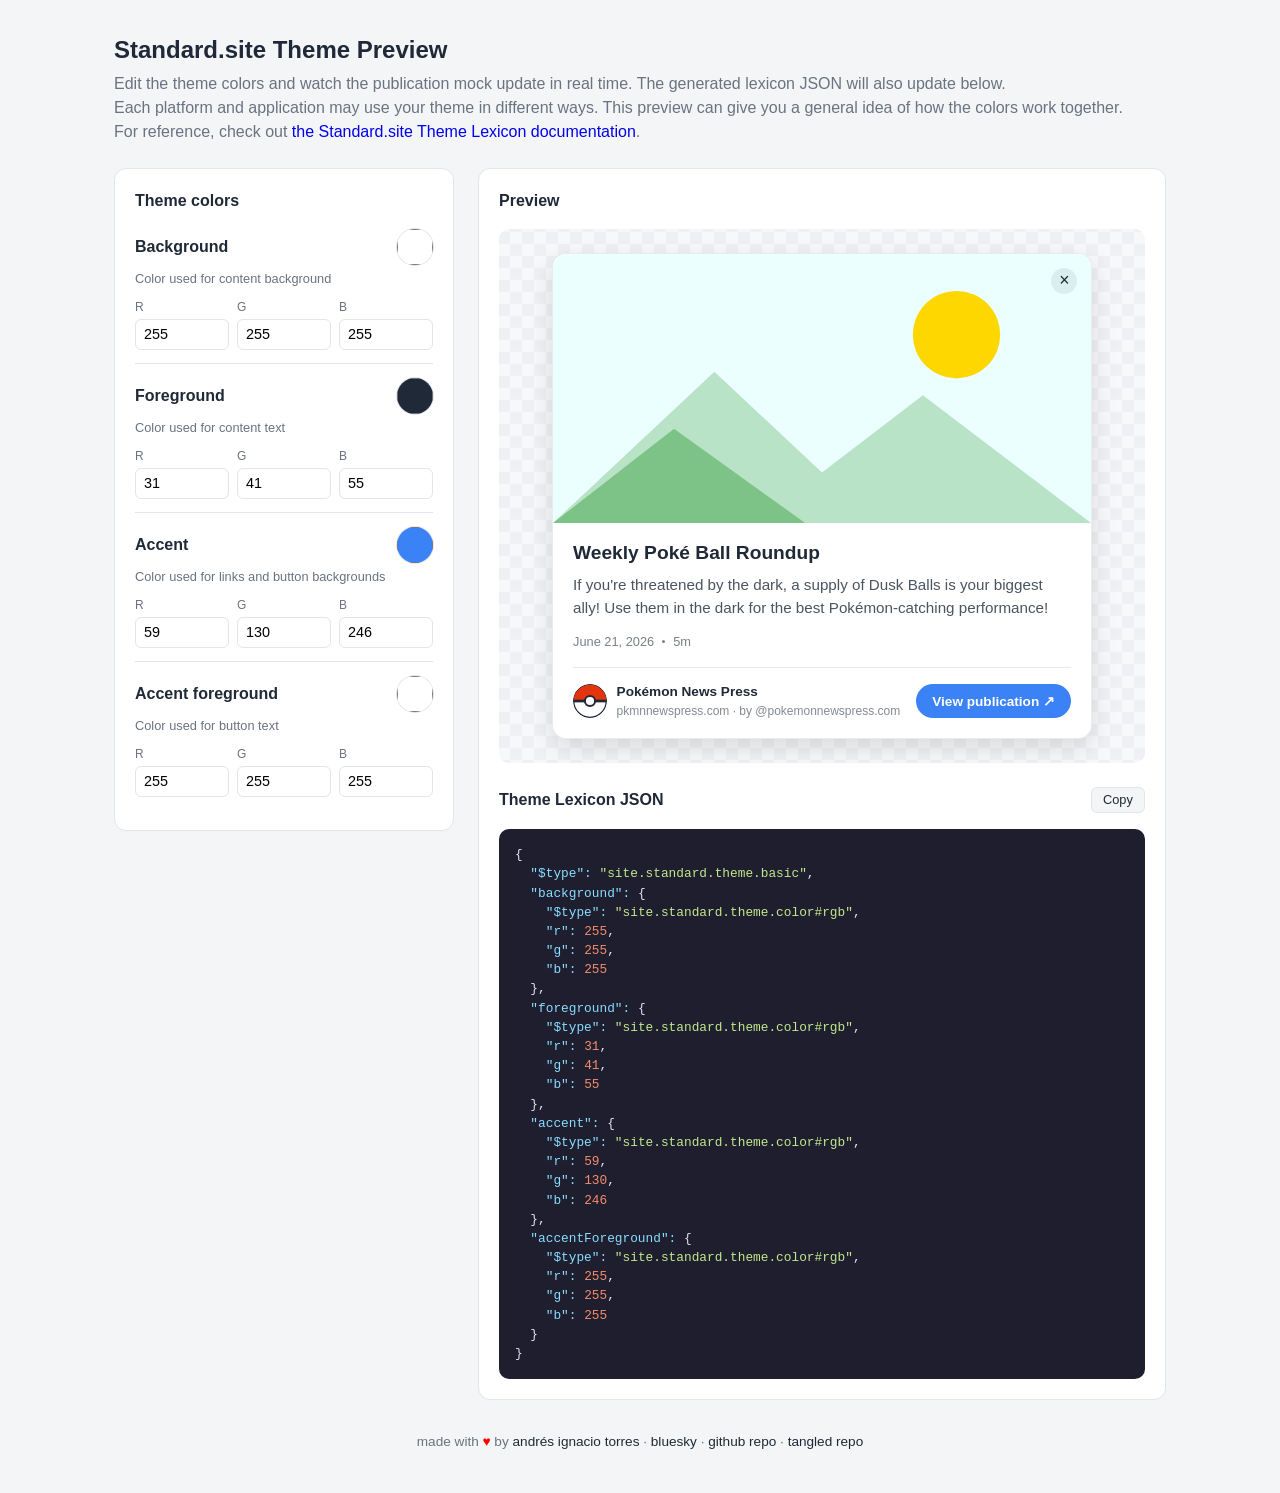
==== index.html @ 33a2110e "feat: implement preview and color theme helper" ====
<!DOCTYPE html>
<html lang="en">
<head>
  <meta charset="UTF-8" />
  <meta name="viewport" content="width=device-width, initial-scale=1.0" />
  <title>Standard.site Theme Preview</title>
  <link rel="icon" href="data:image/svg+xml,<svg xmlns=%22http://www.w3.org/2000/svg%22 viewBox=%220 0 100 100%22><text y=%22.9em%22 font-size=%2290%22>🎨</text></svg>">
  <link rel="stylesheet" href="styles.css" />

  <!-- Meta tags -->
  <meta name="title" content="Standard.site Theme Preview" />
  <meta name="description" content="A small web application to preview Standard.site publication themes with live updates and JSON output." />
  <meta name="author" content="andrés ignacio torres" />
  <meta property="og:title" content="Standard.site Theme Preview" />
  <meta property="og:description" content="A small web application to preview Standard.site publication themes with live updates and JSON output." />
  <meta property="og:url" content="https://themepreview.aitorres.com" />
  <meta property="og:type" content="website" />
</head>
<body>
  <header class="app-header">
    <h1>Standard.site Theme Preview</h1>
    <p>
      Edit the theme colors and watch the publication mock update in real time. The generated lexicon JSON will also update below.
    </p>
    <p>
      Each platform and application may use your theme in different ways. This preview can give you a general idea of how the colors work together.
    </p>
    <p>
      For reference, check out <a href="https://standard.site/docs/lexicons/theme/" target="_blank" rel="noopener">the Standard.site Theme Lexicon documentation</a>.
    </p>
  </header>

  <main class="layout">
    <section class="panel" aria-label="Theme controls">
      <h2>Theme colors</h2>

      <div class="color-field" data-role="background">
        <div class="color-field-header">
          <label>Background</label>
          <input type="color" class="hex-input" aria-label="Background hex color" />
        </div>
        <p>Color used for content background</p>
        <div class="rgb-inputs">
          <label>R<input type="number" class="rgb-input" data-channel="r" min="0" max="255" /></label>
          <label>G<input type="number" class="rgb-input" data-channel="g" min="0" max="255" /></label>
          <label>B<input type="number" class="rgb-input" data-channel="b" min="0" max="255" /></label>
        </div>
      </div>

      <div class="color-field" data-role="foreground">
        <div class="color-field-header">
          <label>Foreground</label>
          <input type="color" class="hex-input" aria-label="Foreground hex color" />
        </div>
        <p>Color used for content text</p>
        <div class="rgb-inputs">
          <label>R<input type="number" class="rgb-input" data-channel="r" min="0" max="255" /></label>
          <label>G<input type="number" class="rgb-input" data-channel="g" min="0" max="255" /></label>
          <label>B<input type="number" class="rgb-input" data-channel="b" min="0" max="255" /></label>
        </div>
      </div>

      <div class="color-field" data-role="accent">
        <div class="color-field-header">
          <label>Accent</label>
          <input type="color" class="hex-input" aria-label="Accent hex color" />
        </div>
        <p>Color used for links and button backgrounds</p>
        <div class="rgb-inputs">
          <label>R<input type="number" class="rgb-input" data-channel="r" min="0" max="255" /></label>
          <label>G<input type="number" class="rgb-input" data-channel="g" min="0" max="255" /></label>
          <label>B<input type="number" class="rgb-input" data-channel="b" min="0" max="255" /></label>
        </div>
      </div>

      <div class="color-field" data-role="accentForeground">
        <div class="color-field-header">
          <label>Accent foreground</label>
          <input type="color" class="hex-input" aria-label="Accent foreground hex color" />
        </div>
        <p>Color used for button text</p>
        <div class="rgb-inputs">
          <label>R<input type="number" class="rgb-input" data-channel="r" min="0" max="255" /></label>
          <label>G<input type="number" class="rgb-input" data-channel="g" min="0" max="255" /></label>
          <label>B<input type="number" class="rgb-input" data-channel="b" min="0" max="255" /></label>
        </div>
      </div>
    </section>

    <section class="panel" aria-label="Live preview">
      <h2>Preview</h2>

      <div class="preview-stage">
        <article class="pub-card" id="preview-card">
          <button class="pub-card-close" type="button" aria-label="Dismiss">&times;</button>
          <div class="pub-card-image" aria-hidden="true">
            <svg viewBox="0 0 320 160" xmlns="http://www.w3.org/2000/svg" preserveAspectRatio="xMidYMid slice">
              <rect width="320" height="160" fill="color-mix(in srgb, cyan 8%, var(--bg))" />
              <circle cx="240" cy="48" r="26" fill="gold" />
              <path d="M0 160 L96 70 L160 130 L220 84 L320 160 Z" fill="color-mix(in srgb, green 22%, transparent)" />
              <path d="M0 160 L72 104 L150 160 Z" fill="color-mix(in srgb, green 32%, transparent)" />
            </svg>
          </div>
          <h3>Weekly Poké Ball Roundup</h3>
          <p class="pub-card-desc">
            If you're threatened by the dark, a supply of Dusk Balls is your biggest ally!
            Use them in the dark for the best Pokémon-catching performance!
          </p>
          <p class="pub-card-meta">
            <span>June 21, 2026</span>
            <span class="pub-card-dot" aria-hidden="true"></span>
            <span>5m</span>
          </p>
          <div class="pub-card-footer">
            <div class="pub-card-author">
              <span class="pub-card-avatar" aria-hidden="true">
                <svg viewBox="0 0 100 100" xmlns="http://www.w3.org/2000/svg">
                  <circle cx="50" cy="50" r="48" fill="#fff" stroke="#1f2937" stroke-width="4" />
                  <path d="M2 50 A48 48 0 0 1 98 50 Z" fill="#e3350d" />
                  <rect x="2" y="46" width="96" height="8" fill="#1f2937" />
                  <circle cx="50" cy="50" r="15" fill="#fff" stroke="#1f2937" stroke-width="6" />
                </svg>
              </span>
              <span class="pub-card-author-text">
                <span class="pub-card-author-name">Pokémon News Press</span>
                <span class="pub-card-author-sub">pkmnnewspress.com · by @pokemonnewspress.com</span>
              </span>
            </div>
            <button class="pub-card-view-button" type="button">View publication &nearr;</button>
          </div>
        </article>
      </div>

      <h2 class="json-heading">
        Theme Lexicon JSON
        <button class="copy-btn" id="copy-btn" type="button">Copy</button>
      </h2>
      <pre class="json-output" id="json-output"></pre>
    </section>
  </main>

  <footer class="app-footer">
    made with <span class="heart">&hearts;</span> by
    <a href="https://aitorres.com" title="andrés ignacio torres website">andrés ignacio torres</a>
    &middot;
    <a href="https://bsky.app/profile/andresitorresm.com" title="Bluesky profile">bluesky</a>
    &middot;
    <a href="https://github.com/andresitorresm/standard-site-theme-preview" title="GitHub repository">github repo</a>
    &middot;
    <a href="https://tangled.org/andresitorresm.com/standard-site-theme-preview" title="Tangled repository">tangled repo</a>
  </footer>

  <script src="app.js"></script>
</body>
</html>
---- styles.css ----
:root {
  --bg: #ffffff;
  --fg: #1f2937;
  --accent: #3b82f6;
  --accent-fg: #ffffff;

  --ui-bg: #f4f5f7;
  --ui-panel: #ffffff;
  --ui-border: #e2e5ea;
  --ui-text: #1f2937;
  --ui-muted: #6b7280;
}

* {
  box-sizing: border-box;
}

* a {
  text-decoration: none;
}

body {
  margin: 0;
  font-family: Helvetica, Verdana, Arial, sans-serif;
  background: var(--ui-bg);
  color: var(--ui-text);
  line-height: 1.5;
}

.app-header {
  max-width: 1100px;
  margin: 0 auto;
  padding: 2rem clamp(1rem, 4vw, 1.5rem) 0;
}

.app-header h1 {
  margin: 0 0 0.25rem;
  font-size: 1.5rem;
}

.app-header p {
  margin: 0;
  color: var(--ui-muted);
}

.layout {
  max-width: 1100px;
  margin: 0 auto;
  padding: clamp(1rem, 4vw, 1.5rem);
  display: grid;
  grid-template-columns: minmax(260px, 340px) 1fr;
  gap: clamp(1rem, 3vw, 1.5rem);
  align-items: start;
}

.panel {
  background: var(--ui-panel);
  border: 1px solid var(--ui-border);
  border-radius: 12px;
  padding: 1.25rem;
}

.panel h2 {
  margin: 0 0 1rem;
  font-size: 1rem;
}

.heart {
  color: red;
}

/* Controls */
.color-field {
  padding: 0.85rem 0;
  border-top: 1px solid var(--ui-border);
}

.color-field:first-of-type {
  border-top: none;
  padding-top: 0;
}

.color-field-header {
  display: flex;
  align-items: center;
  justify-content: space-between;
  gap: 0.75rem;
}

.color-field-header label {
  font-weight: 600;
}

.color-field-header input[type="color"] {
  width: 36px;
  height: 36px;
  padding: 0;
  border: none;
  border-radius: 50%;
  overflow: hidden;
  background: none;
  cursor: pointer;
  box-shadow: 0 0 0 1px var(--ui-border);
}

.color-field-header input[type="color"]::-webkit-color-swatch-wrapper {
  padding: 0;
}

.color-field-header input[type="color"]::-webkit-color-swatch,
.color-field-header input[type="color"]::-moz-color-swatch {
  border: none;
  border-radius: 50%;
}

.color-field p {
  margin: 0.25rem 0 0.6rem;
  font-size: 0.8rem;
  color: var(--ui-muted);
}

.rgb-inputs {
  display: grid;
  grid-template-columns: repeat(3, 1fr);
  gap: 0.5rem;
}

.rgb-inputs label {
  display: flex;
  flex-direction: column;
  min-width: 0;
  font-size: 0.75rem;
  color: var(--ui-muted);
  gap: 0.2rem;
}

.rgb-inputs input {
  width: 100%;
  padding: 0.4rem 0.5rem;
  border: 1px solid var(--ui-border);
  border-radius: 6px;
  font-size: 0.9rem;
}

/* Preview column */
.preview-stage {
  display: flex;
  justify-content: center;
  padding: clamp(0.75rem, 4vw, 1.5rem);
  background: repeating-conic-gradient(#eef0f3 0% 25%, #f7f8fa 0% 50%) 50% / 24px
    24px;
  border-radius: 10px;
}

/* Publication card */
.pub-card {
  position: relative;
  width: 100%;
  max-width: 540px;
  background: var(--bg);
  color: var(--fg);
  border: 1px solid rgba(0, 0, 0, 0.08);
  border-radius: 14px;
  padding: 1.1rem 1.25rem;
  box-shadow: 0 8px 24px rgba(0, 0, 0, 0.12);
}

.pub-card-close {
  position: absolute;
  top: 0.85rem;
  right: 0.85rem;
  width: 26px;
  height: 26px;
  border: none;
  border-radius: 50%;
  background: color-mix(in srgb, var(--fg) 8%, transparent);
  color: var(--fg);
  font-size: 1.1rem;
  line-height: 1;
  cursor: pointer;
}

.pub-card-image {
  margin: -1.1rem -1.25rem 1rem;
  border-radius: 14px 14px 0 0;
  overflow: hidden;
  background: var(--bg);
  color: var(--fg);
}

.pub-card-image svg {
  display: block;
  width: 100%;
  height: auto;
}

.pub-card h3 {
  margin: 0 1.5rem 0.4rem 0;
  font-size: 1.2rem;
}

.pub-card-desc {
  margin: 0 0 0.75rem;
  font-size: 0.95rem;
  color: color-mix(in srgb, var(--fg) 80%, transparent);
}

.pub-card-meta {
  display: flex;
  align-items: center;
  gap: 0.5rem;
  margin: 0 0 1rem;
  font-size: 0.8rem;
  color: color-mix(in srgb, var(--fg) 60%, transparent);
}

.pub-card-dot {
  width: 3px;
  height: 3px;
  border-radius: 50%;
  background: currentColor;
}

.pub-card-footer {
  display: flex;
  align-items: center;
  justify-content: space-between;
  gap: 0.75rem;
  border-top: 1px solid color-mix(in srgb, var(--fg) 10%, transparent);
  padding-top: 0.85rem;
}

.pub-card-author {
  display: flex;
  align-items: center;
  gap: 0.6rem;
  min-width: 0;
}

.pub-card-avatar {
  flex: none;
  width: 34px;
  height: 34px;
  border-radius: 50%;
  overflow: hidden;
}

.pub-card-avatar svg {
  display: block;
  width: 100%;
  height: 100%;
}

.pub-card-author-text {
  display: flex;
  flex-direction: column;
  min-width: 0;
}

.pub-card-author-name {
  font-size: 0.85rem;
  font-weight: 600;
  white-space: nowrap;
  overflow: hidden;
  text-overflow: ellipsis;
}

.pub-card-author-sub {
  font-size: 0.75rem;
  color: color-mix(in srgb, var(--fg) 55%, transparent);
  white-space: nowrap;
  overflow: hidden;
  text-overflow: ellipsis;
}

.pub-card-view-button {
  flex: none;
  border: none;
  border-radius: 999px;
  padding: 0.55rem 1rem;
  background: var(--accent);
  color: var(--accent-fg);
  font-size: 0.85rem;
  font-weight: 600;
  cursor: pointer;
}

/* JSON output */
.json-heading {
  display: flex;
  align-items: center;
  justify-content: space-between;
  margin-top: 1.5rem !important;
}

.copy-btn {
  border: 1px solid var(--ui-border);
  background: var(--ui-bg);
  color: var(--ui-text);
  border-radius: 6px;
  padding: 0.3rem 0.7rem;
  font-size: 0.8rem;
  cursor: pointer;
}

.copy-btn.is-copied {
  background: #def7e5;
  border-color: #9ae0b1;
  color: #1f7a3d;
}

.json-output {
  margin: 0;
  padding: 1rem;
  background: #1e1e2e;
  color: #e6e6f0;
  border-radius: 10px;
  font-size: 0.8rem;
  overflow: auto;
}

.json-output .tok-key {
  color: #89ddff;
}

.json-output .tok-str {
  color: #c3e88d;
}

.json-output .tok-num {
  color: #f78c6c;
}

.json-output .tok-bool {
  color: #c792ea;
}

.json-output .tok-null {
  color: #ff5370;
}

.app-footer {
  max-width: 1100px;
  margin: 0 auto;
  padding: 0.5rem clamp(1rem, 4vw, 1.5rem) 2.5rem;
  text-align: center;
  font-size: 0.85rem;
  color: var(--ui-muted);
}

.app-footer a {
  color: var(--ui-text);
}

/* Responsiveness */
@media (max-width: 720px) {
  .layout {
    grid-template-columns: 1fr;
  }

  .app-header h1 {
    font-size: 1.3rem;
  }
}

@media (max-width: 420px) {
  .pub-card-footer {
    flex-direction: column;
    align-items: stretch;
    gap: 0.85rem;
  }

  .pub-card-view-button {
    width: 100%;
    text-align: center;
  }
}
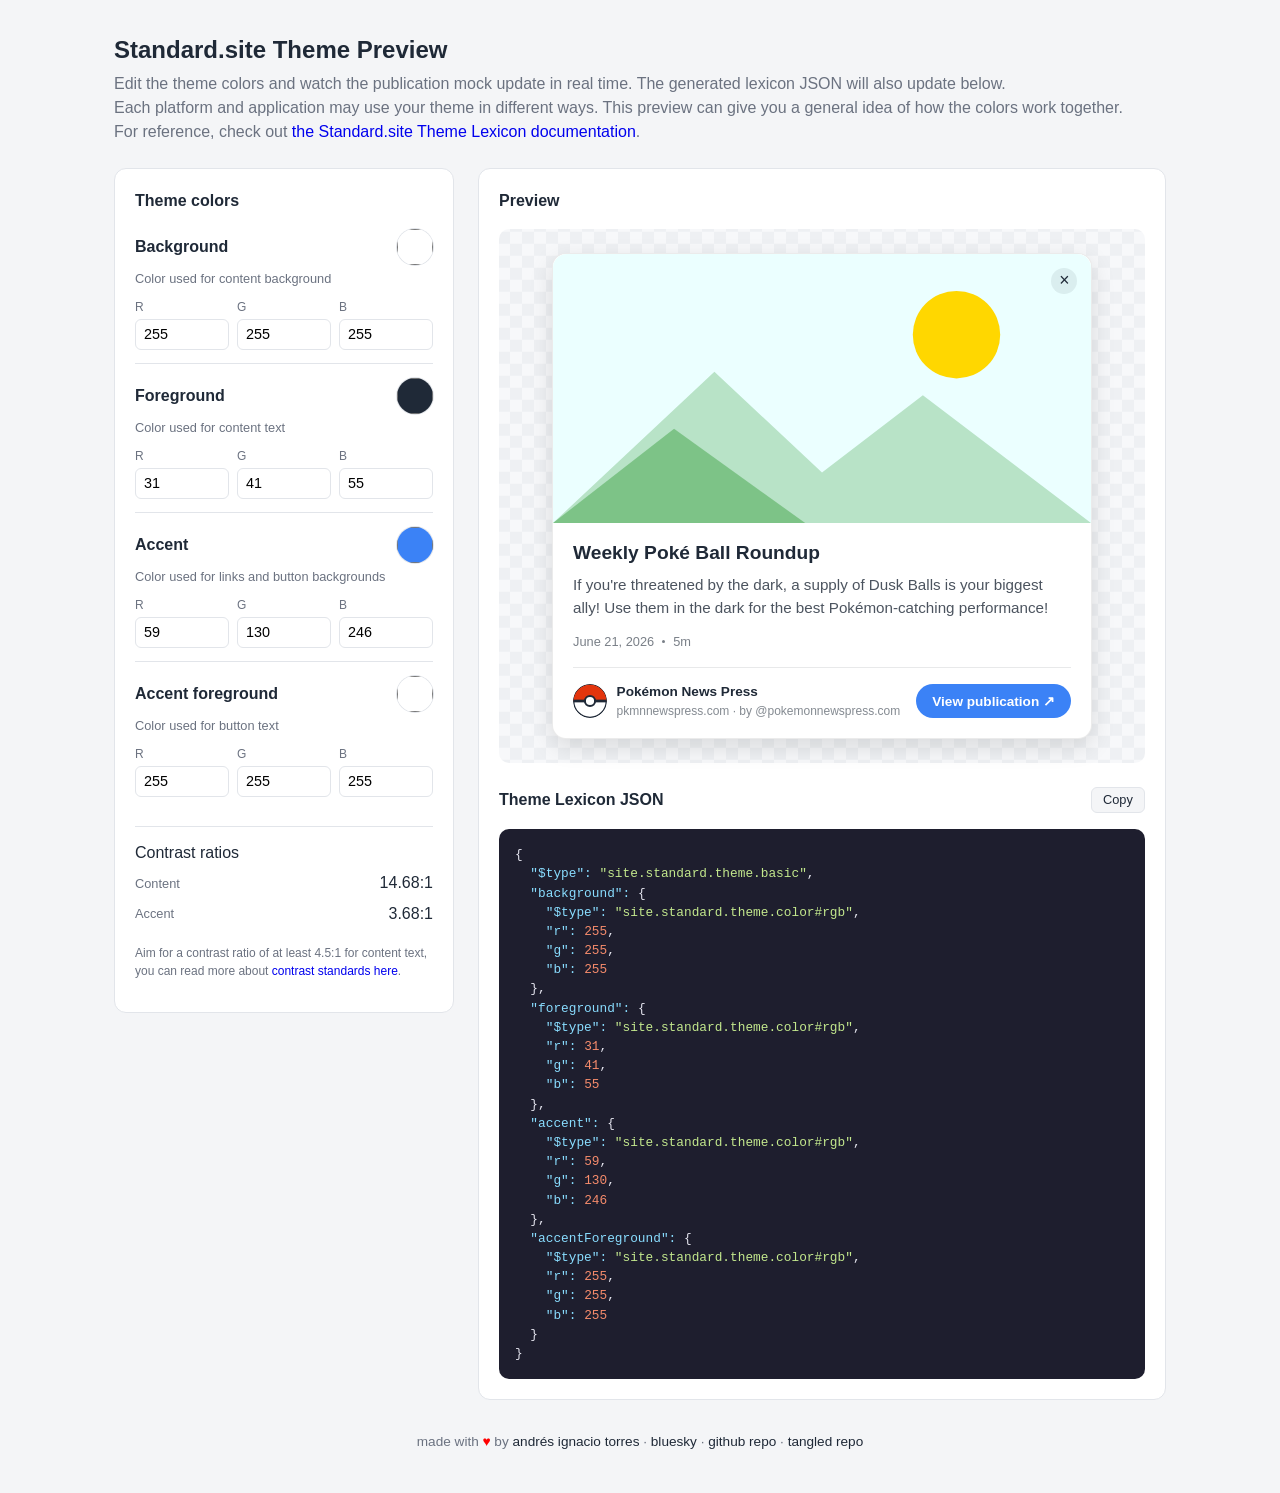
==== commit 51e6f7cb: "feat: add contrast ratio calculation" ====
--- a/index.html
+++ b/index.html
@@ -85,6 +85,19 @@
           <label>B<input type="number" class="rgb-input" data-channel="b" min="0" max="255" /></label>
         </div>
       </div>
+
+      <div class="contrast-summary" aria-label="Contrast ratios">
+        <label>Contrast ratios</label>
+        <div class="contrast-row">
+          <span class="contrast-label">Content</span>
+          <span class="contrast-value" id="contrast-content"></span>
+        </div>
+        <div class="contrast-row">
+          <span class="contrast-label">Accent</span>
+          <span class="contrast-value" id="contrast-accent"></span>
+        </div>
+        <p>Aim for a contrast ratio of at least 4.5:1 for content text, you can read more about <a href="https://www.w3.org/WAI/WCAG22/Understanding/contrast-minimum.html" target="_blank" rel="noopener noreferrer">contrast standards here</a>.</p>
+      </div>
     </section>
 
     <section class="panel" aria-label="Live preview">
--- a/styles.css
+++ b/styles.css
@@ -140,6 +140,36 @@
   border: 1px solid var(--ui-border);
   border-radius: 6px;
   font-size: 0.9rem;
+}
+
+.contrast-summary {
+  margin-top: 1rem;
+  padding-top: 0.85rem;
+  border-top: 1px solid var(--ui-border);
+  display: grid;
+  gap: 0.4rem;
+}
+
+.contrast-row {
+  display: flex;
+  align-items: center;
+  justify-content: space-between;
+  gap: 0.75rem;
+}
+
+.contrast-label {
+  font-size: 0.8rem;
+  color: var(--ui-muted);
+}
+
+.contrast-value {
+  font-weight: 500;
+  font-variant-numeric: tabular-nums;
+}
+
+.contrast-summary p {
+  font-size: 0.75rem;
+  color: var(--ui-muted);
 }
 
 /* Preview column */
